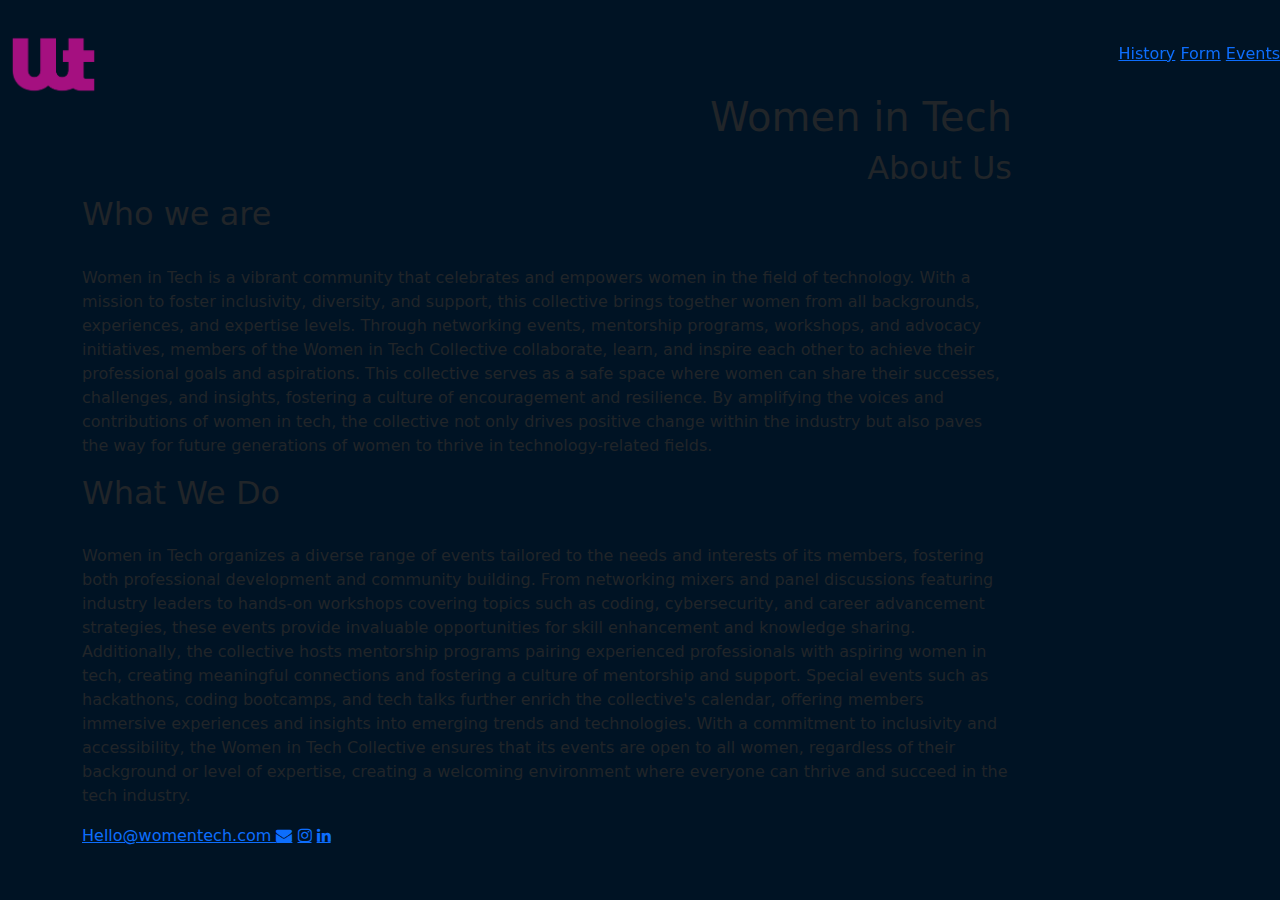
==== index.html @ ea77f732 "Update index.html" ====
<!DOCTYPE html>
<html lang="en">
<head>
    <meta name="viewport" content="width=device-width, initial-scale=1.0">
    <link href="https://cdn.jsdelivr.net/npm/bootstrap@5.3.3/dist/css/bootstrap.min.css" rel="stylesheet" integrity="sha384-QWTKZyjpPEjISv5WaRU9OFeRpok6YctnYmDr5pNlyT2bRjXh0JMhjY6hW+ALEwIH" crossorigin="anonymous">
    <meta charset="UTF-8">
    <meta name="viewport" content="width=device-width, initial-scale=1.0">
    <title>Women in Tech</title>
    <link rel="stylesheet" href="Style/myStyle.css"/>
    <link rel="stylesheet" href="https://cdnjs.cloudflare.com/ajax/libs/font-awesome/4.7.0/css/font-awesome.min.css">
</head>
<body style="background-color: #001324">
	
<div class="container"></div>
    <div class="container">
        <div class="col-1"></div>
        <div class="col-10" >
            <h1 class="white-heading" style="text-align:right; margin-top:10%;">Women in Tech</h1>
            <h2 class="white-subheading" style="text-align:right;">About Us</h2>
        </div>
        <div class="col-1"></div>
    </div>

	<div class="container"></div>
    <div class="container">
        <div class="col-1"></div>
        <div class="col-10" >
            <h2 class="white-subheading" style="text-align:left;">Who we are</h2>
			<br>
			<p class="white-body" style="text-align:left">Women in Tech is a vibrant community that celebrates and empowers women in the field of technology. With a mission to foster inclusivity, diversity, and support, this collective brings together women from all backgrounds, experiences, and expertise levels. Through networking events, mentorship programs, workshops, and advocacy initiatives, members of the Women in Tech Collective collaborate, learn, and inspire each other to achieve their professional goals and aspirations. This collective serves as a safe space where women can share their successes, challenges, and insights, fostering a culture of encouragement and resilience. By amplifying the voices and contributions of women in tech, the collective not only drives positive change within the industry but also paves the way for future generations of women to thrive in technology-related fields.</p>
        </div>
        <div class="col-1"></div>
    </div>
	<div class="container"></div>
    <div class="container">
        <div class="col-1"></div>
        <div class="col-10" >
            <h2 class="white-subheading" style="text-align:left;">What We Do</h2>
			<br>
			<p class="white-body" style="text-align:left">Women in Tech organizes a diverse range of events tailored to the needs and interests of its members, fostering both professional development and community building. From networking mixers and panel discussions featuring industry leaders to hands-on workshops covering topics such as coding, cybersecurity, and career advancement strategies, these events provide invaluable opportunities for skill enhancement and knowledge sharing. Additionally, the collective hosts mentorship programs pairing experienced professionals with aspiring women in tech, creating meaningful connections and fostering a culture of mentorship and support. Special events such as hackathons, coding bootcamps, and tech talks further enrich the collective's calendar, offering members immersive experiences and insights into emerging trends and technologies. With a commitment to inclusivity and accessibility, the Women in Tech Collective ensures that its events are open to all women, regardless of their background or level of expertise, creating a welcoming environment where everyone can thrive and succeed in the tech industry.</p>
        </div>
        <div class="col-1"></div>
    </div>
</div>
	<!-- nav bar -->
	<div class="container">
		<nav class="navbar fixed-top">
			<div class="col-1 col-md-1 col-lg-1">
				<a href="index.html"><img src="Photos/logowt.png" alt="my logo" class="img-fluid"></a>
			</div>
			<div align="right" class="col-10 col-md-8 col-lg-6">
				<p>
					<a class ="white-body pagelink" href="history.html">History</a>
					<a class ="white-body pagelink" href="FormPage.html">Form</a>
					<a class ="white-body pagelink" href="Events.html">Events</a>
				</p>
			</div>
		  </nav>
	</div>
	<!-- footer -->
	<div  class="container footer">
		<!-- Add icon library -->
		
		<div class="col-7" >
		<p class="white-body "> <!-- Add font awesome icons -->
			<a alt="email logo" href="mailto:caitriona.m.brennan@gmail.com">Hello@womentech.com </a><a href="" target="_blank" class="fa fa-envelope"></a>
			<a alt="instagram logo" href="https://www.instagram.com/caitriona.design/" target="_blank" class="fa fa-instagram"></a>
			<a alt="linkedin logo" href="https://www.linkedin.com/in/caitriona-brennan-924135195/" target="_blank" class="fa fa-linkedin"></a>
		</p>
		</div>
	</div>
	</body>
	<script src="JavaScript/gamehistoryscript.js"></script>
	<script src="https://cdn.jsdelivr.net/npm/bootstrap@5.3.3/dist/js/bootstrap.bundle.min.js" integrity="sha384-YvpcrYf0tY3lHB60NNkmXc5s9fDVZLESaAA55NDzOxhy9GkcIdslK1eN7N6jIeHz" crossorigin="anonymous"></script>
	</html>
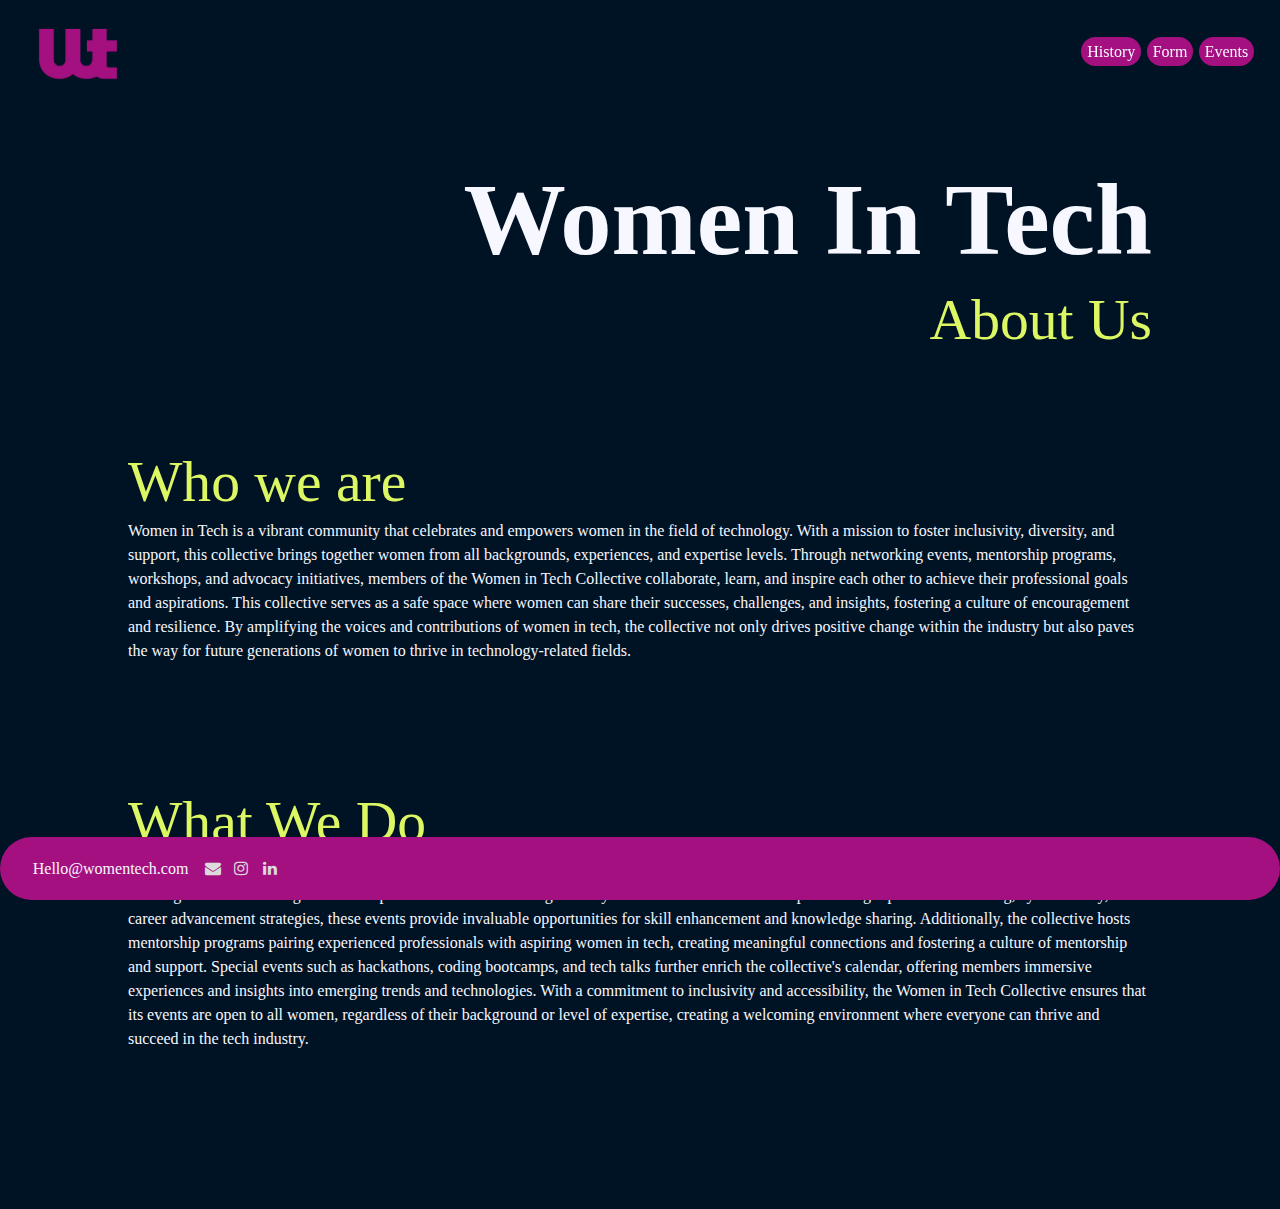
==== commit f96897e3: "Update index.html" ====
--- a/index.html
+++ b/index.html
@@ -9,7 +9,7 @@
     <link rel="stylesheet" href="Style/myStyle.css"/>
     <link rel="stylesheet" href="https://cdnjs.cloudflare.com/ajax/libs/font-awesome/4.7.0/css/font-awesome.min.css">
 </head>
-<body style="background-color: #001324">
+<body style="background-color: #001324; background-image: url('./Photos/bg.png');">
 	
 <div class="container"></div>
     <div class="container">
@@ -57,17 +57,19 @@
 			</div>
 		  </nav>
 	</div>
-	<!-- footer -->
-	<div  class="container footer">
-		<!-- Add icon library -->
-		
-		<div class="col-7" >
-		<p class="white-body "> <!-- Add font awesome icons -->
-			<a alt="email logo" href="mailto:caitriona.m.brennan@gmail.com">Hello@womentech.com </a><a href="" target="_blank" class="fa fa-envelope"></a>
-			<a alt="instagram logo" href="https://www.instagram.com/caitriona.design/" target="_blank" class="fa fa-instagram"></a>
-			<a alt="linkedin logo" href="https://www.linkedin.com/in/caitriona-brennan-924135195/" target="_blank" class="fa fa-linkedin"></a>
-		</p>
-		</div>
+<!-- footer -->
+    <div class="container footer">
+
+            <!-- Add icon library -->
+            
+            <div class="col-7" >
+            <p class="white-body "> <!-- Add font awesome icons -->
+                <a alt="email logo" href="mailto:caitriona.m.brennan@gmail.com">Hello@womentech.com</a><a href="" target="_blank" class="fa fa-envelope"></a>
+                <a alt="instagram logo" href="https://www.instagram.com/caitriona.design/" target="_blank" class="fa fa-instagram"></a>
+                <a alt="linkedin logo" href="https://www.linkedin.com/in/caitriona-brennan-924135195/" target="_blank" class="fa fa-linkedin"></a>
+            </p>
+            </div>
+    </div>
 	</div>
 	</body>
 	<script src="JavaScript/gamehistoryscript.js"></script>
--- a/Style/myStyle.css
+++ b/Style/myStyle.css
@@ -0,0 +1,189 @@
+h1 {
+  text-transform: capitalize;
+  font-size: 15vw;
+  font-family: "MuseoModerno";
+  color: #a51080;
+}
+
+h2 {
+  font-family: "Work Sans";
+  color: #dcf763;
+}
+body {
+  background-color: #f7f7ff;
+  padding-bottom: 6%; 
+  background-image: url('./Photos/bg.png');
+  background-size: cover;
+  background-repeat: no-repeat;
+  background-position: center center; 
+  background-attachment: fixed;
+}
+
+p{
+  margin-top:0.5%;
+  margin-bottom:0.5%;
+}
+
+* {
+  box-sizing: border-box;
+}
+.box {
+  float: left;
+  width: 33.33%;
+  padding: 50px;
+  color: white;
+}
+
+
+
+.container{
+padding:2%;
+max-width: 100%;
+display: flex;
+margin: none;
+height: auto;
+}
+
+
+/* heading text colour and size variations */
+
+.white-heading{
+  text-transform: capitalize;
+  font-size: 8vw;
+  font-family: "MuseoModerno";
+  color:#f7f7ff;
+  font-weight:800;
+  line-height: 80%;
+}
+.white-subheading{
+  padding-top:5%;
+  text-transform: capitalize;
+  font-size: 4.5vw;
+  font-family: "Work Sans";
+  color:#DCF763;
+  font-weight:300;
+  line-height: 0%;
+  text-transform:none;
+}
+
+/* body text colour variations */
+.white-body {
+font-family: "Work Sans";
+color: #f7f7ff;
+font-weight:400;
+}
+.navy-body {
+font-family: "Work Sans";
+color: #001324;
+font-weight:400;
+text-decoration:none;
+}
+/* links */
+a{
+color:#f7f7ff;
+text-decoration:none;
+padding: 1%;
+}
+.pagelink{
+  background-color: #a51080;
+  border-radius: 50px;
+}
+.pagelink:hover {
+  background-color: #DCF763;
+  color:#001324;
+}
+
+/* social media icons */
+.fa {
+font-size: 30px;
+width: 15px;
+padding-right: 15px;
+padding-left: 10px;
+text-align: left;
+text-decoration: none;
+color: rgb(219, 219, 219);
+}
+
+/* button */
+.image-btn{
+  background: none;
+  border: none;
+  padding: 0;
+}
+
+.submitbutton {
+  background-color: #a51080;
+  border-radius: 50px;
+  color: rgb(219, 219, 219);
+  padding: 1% 2%;
+  text-align: center;
+  text-decoration: none;
+  display: inline-block;
+  font-size: 16px;
+  margin: 0px;
+  cursor: pointer;
+  box-shadow:none;
+  border-width: 0px;
+  border-style: none;
+  border-color: none;
+  border-image: none;
+}
+.submitbutton:hover {
+  background-color: #DCF763;
+  color:#001324;
+}
+
+/* navbar */
+.navbar{
+ padding-right:2%;
+ padding-bottom:0%;
+ padding-top:0%;
+ padding-left:2%;
+}
+
+/* footer */
+.footer{
+ position:fixed;
+ width:100%;
+ bottom:0;
+ right:0;
+ padding-right:2%;
+ padding-bottom:1%;
+ padding-top:1%;
+ background-color: #a51080;
+ border-radius: 50px;
+}
+
+@font-face {
+	font-family: 'MuseoModerno';
+	src: url('../Style/Fonts/MuseoModerno-Black.ttf') format('truetype');
+	
+}
+
+@font-face {
+	font-family: 'Work Sans';
+	src: url('../Style/Fonts/WorkSans-Light.ttf') format('truetype');
+}
+
+@media (min-width: 600px) {
+  #story {
+    width: 80%;
+    height: 100%;
+  }
+}
+
+@media (min-width: 900px) {
+  #story {
+    width: 60%;
+    height: 100%;
+  }
+}
+
+@media (min-width: 1200px) {
+  #story {
+    width: 50%;
+    height: 100%;
+  }
+}
+
+
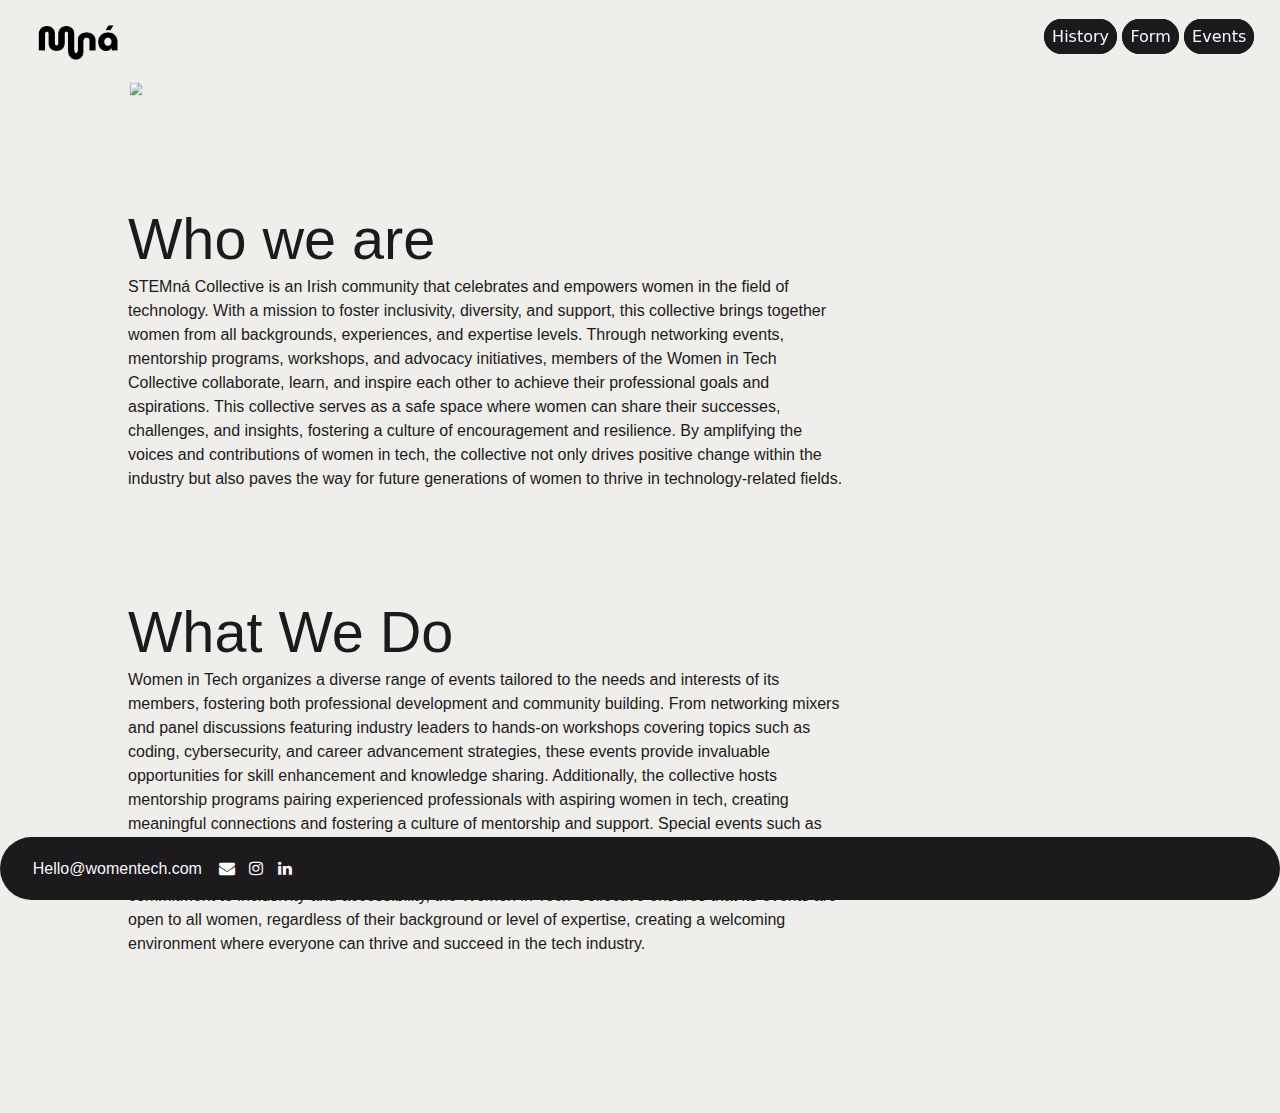
==== commit df216993: "Update nav index.html" ====
--- a/index.html
+++ b/index.html
@@ -5,36 +5,41 @@
     <link href="https://cdn.jsdelivr.net/npm/bootstrap@5.3.3/dist/css/bootstrap.min.css" rel="stylesheet" integrity="sha384-QWTKZyjpPEjISv5WaRU9OFeRpok6YctnYmDr5pNlyT2bRjXh0JMhjY6hW+ALEwIH" crossorigin="anonymous">
     <meta charset="UTF-8">
     <meta name="viewport" content="width=device-width, initial-scale=1.0">
-    <title>Women in Tech</title>
+    <title>STEMná</title>
+    <link rel="icon" href="./Photos/favicon.png" type="image/png">
     <link rel="stylesheet" href="Style/myStyle.css"/>
+    <link rel="stylesheet" href="https://use.typekit.net/hwj4tpx.css">
     <link rel="stylesheet" href="https://cdnjs.cloudflare.com/ajax/libs/font-awesome/4.7.0/css/font-awesome.min.css">
 </head>
-<body style="background-color: #001324; background-image: url('./Photos/bg.png');">
-	
+<body style="background-color: #EFEEEB; ">
+
+    
+
 <div class="container"></div>
     <div class="container">
+        <img class="image1" src="./Photos/greenshort.png" style="scale: 70%;" alt="">
         <div class="col-1"></div>
         <div class="col-10" >
-            <h1 class="white-heading" style="text-align:right; margin-top:10%;">Women in Tech</h1>
-            <h2 class="white-subheading" style="text-align:right;">About Us</h2>
-        </div>
-        <div class="col-1"></div>
-    </div>
-
-	<div class="container"></div>
-    <div class="container">
-        <div class="col-1"></div>
-        <div class="col-10" >
-            <h2 class="white-subheading" style="text-align:left;">Who we are</h2>
-			<br>
-			<p class="white-body" style="text-align:left">Women in Tech is a vibrant community that celebrates and empowers women in the field of technology. With a mission to foster inclusivity, diversity, and support, this collective brings together women from all backgrounds, experiences, and expertise levels. Through networking events, mentorship programs, workshops, and advocacy initiatives, members of the Women in Tech Collective collaborate, learn, and inspire each other to achieve their professional goals and aspirations. This collective serves as a safe space where women can share their successes, challenges, and insights, fostering a culture of encouragement and resilience. By amplifying the voices and contributions of women in tech, the collective not only drives positive change within the industry but also paves the way for future generations of women to thrive in technology-related fields.</p>
+        <img class="title" src="./Photos/stemna.png">
         </div>
         <div class="col-1"></div>
     </div>
 	<div class="container"></div>
     <div class="container">
+	<img class="image3" src="./Photos/pinkcode.png" style="scale: 25%;" alt="">
         <div class="col-1"></div>
-        <div class="col-10" >
+        <div class="col-md-7 col-sm-10" >
+            <h2 class="white-subheading" style="text-align:left;">Who we are</h2>
+			<br>
+			<p class="white-body" style="text-align:left">STEMná Collective is an Irish community that celebrates and empowers women in the field of technology. With a mission to foster inclusivity, diversity, and support, this collective brings together women from all backgrounds, experiences, and expertise levels. Through networking events, mentorship programs, workshops, and advocacy initiatives, members of the Women in Tech Collective collaborate, learn, and inspire each other to achieve their professional goals and aspirations. This collective serves as a safe space where women can share their successes, challenges, and insights, fostering a culture of encouragement and resilience. By amplifying the voices and contributions of women in tech, the collective not only drives positive change within the industry but also paves the way for future generations of women to thrive in technology-related fields.</p>
+        </div>
+        <div class="col-1"></div>
+    </div>
+	<div class="container"></div>
+    <div class="container">
+        <img class="image2" style="scale:60%" src="./Photos/bluelong.png" alt="">
+        <div class="col-1"></div>
+        <div class="col-md-7 col-sm-10" >
             <h2 class="white-subheading" style="text-align:left;">What We Do</h2>
 			<br>
 			<p class="white-body" style="text-align:left">Women in Tech organizes a diverse range of events tailored to the needs and interests of its members, fostering both professional development and community building. From networking mixers and panel discussions featuring industry leaders to hands-on workshops covering topics such as coding, cybersecurity, and career advancement strategies, these events provide invaluable opportunities for skill enhancement and knowledge sharing. Additionally, the collective hosts mentorship programs pairing experienced professionals with aspiring women in tech, creating meaningful connections and fostering a culture of mentorship and support. Special events such as hackathons, coding bootcamps, and tech talks further enrich the collective's calendar, offering members immersive experiences and insights into emerging trends and technologies. With a commitment to inclusivity and accessibility, the Women in Tech Collective ensures that its events are open to all women, regardless of their background or level of expertise, creating a welcoming environment where everyone can thrive and succeed in the tech industry.</p>
@@ -42,21 +47,57 @@
         <div class="col-1"></div>
     </div>
 </div>
-	<!-- nav bar -->
+
+<!-- nav bar -->
 	<div class="container">
-		<nav class="navbar fixed-top">
-			<div class="col-1 col-md-1 col-lg-1">
-				<a href="index.html"><img src="Photos/logowt.png" alt="my logo" class="img-fluid"></a>
-			</div>
-			<div align="right" class="col-10 col-md-8 col-lg-6">
-				<p>
-					<a class ="white-body pagelink" href="history.html">History</a>
-					<a class ="white-body pagelink" href="FormPage.html">Form</a>
-					<a class ="white-body pagelink" href="Events.html">Events</a>
-				</p>
-			</div>
-		  </nav>
-	</div>
+        <nav class="navbar fixed-top">
+            <!-- Burger menu icon, visible only on small screens -->
+            <a data-bs-toggle="offcanvas" href="#offcanvasExample" role="button" aria-controls="offcanvasExample" class="d-md-none">
+                <img src="Photos/burger.png" alt="" width="25%" height="auto">
+            </a>
+            
+            <!-- Regular navbar links, hidden on small screens -->
+            <div class="d-none d-md-flex align-items-center justify-content-between w-100">
+                <div class="col-1 col-md-1 col-lg-1">
+                    <a href="index.html"><img src="Photos/logowt.png" alt="my logo" class="img-fluid" style="scale:80%; padding-top:5%"></a>
+                </div>
+                <div align="right" class="col-10 col-md-8 col-lg-6">
+                    <p>
+                        <a class="pagelink" href="history.html">History</a>
+                        <a class="pagelink" href="FormPage.html">Form</a>
+                        <a class="pagelink" href="Events.html">Events</a>
+                    </p>
+                </div>
+            </div>
+            
+            <!-- Offcanvas menu for small screens -->
+            <div class="offcanvas offcanvas-start" tabindex="-1" id="offcanvasExample" aria-labelledby="offcanvasExampleLabel">
+                <div class="offcanvas-header">
+                    <a data-bs-toggle="offcanvas" href="#offcanvasExample" role="button" aria-controls="offcanvasExample" aria-label="Close">
+                        <img src="Photos/x.png" alt="" width="25%" height="auto">
+                    </a>
+                </div>
+                <div class="offcanvas-body">
+                    <div style="margin-top:3%;" class="col-10 col-md-8 col-lg-6">
+                        <p class="mb-3">
+                            <a class="pagelink-menu" href="history.html">History</a>
+                        </p>
+                    </div>
+                    <div style="margin-top:3%;" class="col-10 col-md-8 col-lg-6">
+                        <p class="mb-3">
+                            <a class="pagelink-menu" href="FormPage.html">Form</a>
+                        </p>
+                    </div>
+                    <div style="margin-top:3%;" class="col-10 col-md-8 col-lg-6">
+                        <p class="mb-3">
+                            <a class="pagelink-menu" href="Events.html">Events</a>
+                        </p>
+                    </div>
+                </div>
+            </div>
+        </nav>
+    </div>
+    
 <!-- footer -->
     <div class="container footer">
 
--- a/Style/myStyle.css
+++ b/Style/myStyle.css
@@ -2,39 +2,25 @@
   text-transform: capitalize;
   font-size: 15vw;
   font-family: "MuseoModerno";
-  color: #a51080;
+  color: #1C1A1C;
 }
 
 h2 {
-  font-family: "Work Sans";
-  color: #dcf763;
+  font-family: "calling-code", sans-serif;
+  font-weight: 400;
+  font-style: normal;
+  color: #1C1A1C;
 }
 body {
-  background-color: #f7f7ff;
+  background-color: #EFEEEB;
   padding-bottom: 6%; 
-  background-image: url('./Photos/bg.png');
-  background-size: cover;
-  background-repeat: no-repeat;
-  background-position: center center; 
-  background-attachment: fixed;
+  overflow-x: hidden; 
 }
 
 p{
   margin-top:0.5%;
   margin-bottom:0.5%;
 }
-
-* {
-  box-sizing: border-box;
-}
-.box {
-  float: left;
-  width: 33.33%;
-  padding: 50px;
-  color: white;
-}
-
-
 
 .container{
 padding:2%;
@@ -42,6 +28,7 @@
 display: flex;
 margin: none;
 height: auto;
+position: relative;
 }
 
 
@@ -51,16 +38,18 @@
   text-transform: capitalize;
   font-size: 8vw;
   font-family: "MuseoModerno";
-  color:#f7f7ff;
+  color:#1C1A1C;
   font-weight:800;
-  line-height: 80%;
+  line-height: 100%;
 }
 .white-subheading{
   padding-top:5%;
   text-transform: capitalize;
   font-size: 4.5vw;
-  font-family: "Work Sans";
-  color:#DCF763;
+  font-family: "calling-code", sans-serif;
+  font-weight: 400;
+  font-style: normal;
+  color:#1C1A1C;
   font-weight:300;
   line-height: 0%;
   text-transform:none;
@@ -68,16 +57,13 @@
 
 /* body text colour variations */
 .white-body {
-font-family: "Work Sans";
-color: #f7f7ff;
+  font-family: "calling-code", sans-serif;
+  font-weight: 400;
+  font-style: normal;
+color: #1C1A1C;
 font-weight:400;
 }
-.navy-body {
-font-family: "Work Sans";
-color: #001324;
-font-weight:400;
-text-decoration:none;
-}
+
 /* links */
 a{
 color:#f7f7ff;
@@ -85,12 +71,22 @@
 padding: 1%;
 }
 .pagelink{
-  background-color: #a51080;
+  background-color: #1C1A1C;
   border-radius: 50px;
-}
+  margin-top: 5%;
+  border-width: 2px;
+  border-style:solid;
+  border-color: #1C1A1C;
+  border-image: none;
+}
+
 .pagelink:hover {
-  background-color: #DCF763;
-  color:#001324;
+  background-color: #ffffff;
+  color:#1C1A1C;
+  border-width: 2px;
+  border-style:solid;
+  border-color: #1C1A1C;
+  border-image: none;
 }
 
 /* social media icons */
@@ -101,21 +97,15 @@
 padding-left: 10px;
 text-align: left;
 text-decoration: none;
-color: rgb(219, 219, 219);
+color: rgb(255, 255, 255);
 }
 
 /* button */
-.image-btn{
-  background: none;
-  border: none;
-  padding: 0;
-}
 
 .submitbutton {
-  background-color: #a51080;
+  background-color: #1C1A1C;
   border-radius: 50px;
-  color: rgb(219, 219, 219);
-  padding: 1% 2%;
+  color: rgb(255, 255, 255);
   text-align: center;
   text-decoration: none;
   display: inline-block;
@@ -123,14 +113,16 @@
   margin: 0px;
   cursor: pointer;
   box-shadow:none;
-  border-width: 0px;
-  border-style: none;
-  border-color: none;
+  border-width: 2px;
+  border-style:solid;
+  border-color: #1C1A1C;
   border-image: none;
 }
 .submitbutton:hover {
-  background-color: #DCF763;
-  color:#001324;
+  background-color: #ffffff;
+  color:#1C1A1C;
+  border-width: 2px;
+  border-color:#1C1A1C;
 }
 
 /* navbar */
@@ -150,39 +142,87 @@
  padding-right:2%;
  padding-bottom:1%;
  padding-top:1%;
- background-color: #a51080;
+ background-color: #1C1A1C;
  border-radius: 50px;
-}
-
-@font-face {
-	font-family: 'MuseoModerno';
-	src: url('../Style/Fonts/MuseoModerno-Black.ttf') format('truetype');
-	
-}
-
-@font-face {
-	font-family: 'Work Sans';
-	src: url('../Style/Fonts/WorkSans-Light.ttf') format('truetype');
-}
+ z-index: 1000;
+}
+
+
+.image1 {
+  position: absolute; /* or position: fixed; */
+  z-index: -1; /* This places the image behind other content */
+  top: 0; /* Adjust this according to your layout */
+  left: -40%;
+  width: 100%; /* Ensure the image covers the entire width */
+  height: auto; /* Maintain aspect ratio */
+  opacity: 0.75;
+}
+.image2 {
+  position: absolute; /* or position: fixed; */
+  z-index: -1; /* This places the image behind other content */
+  top: 0; /* Adjust this according to your layout */
+  right: -55%;
+  width: 100%; /* Ensure the image covers the entire width */
+  height: auto; /* Maintain aspect ratio */
+  opacity: 0.75;
+}
+.image3 {
+  position: absolute; /* or position: fixed; */
+  z-index: -1; /* This places the image behind other content */
+  top: -200%; /* Adjust this according to your layout */
+  left: 30%;
+  width: 100%; /* Ensure the image covers the entire width */
+  height: auto; /* Maintain aspect ratio */
+  opacity: 0.75;
+}
+.image4 {
+  position: absolute; /* or position: fixed; */
+  z-index: -1; /* This places the image behind other content */
+  top: -280%; /* Adjust this according to your layout */
+  right: 10%;
+  width: 100%; /* Ensure the image covers the entire width */
+  height: auto; /* Maintain aspect ratio */
+  opacity: 0.75;
+}
+.image5 {
+  position: absolute; /* or position: fixed; */
+  z-index: -1; /* This places the image behind other content */
+  top: -2500%; /* Adjust this according to your layout */
+  left: 40%;
+  width: 100%; /* Ensure the image covers the entire width */
+  height: auto; /* Maintain aspect ratio */
+  transform: rotate(-15deg);
+  opacity: 0.75;
+}
+
+.title {
+  top: 0%; /* Adjust this according to your layout */
+  left: 40%;
+  width: 100%; /* Ensure the image covers the entire width */
+  height: auto; /* Maintain aspect ratio */
+  scale: 80%;
+}
+
+
 
 @media (min-width: 600px) {
   #story {
     width: 80%;
-    height: 100%;
+    height: 200%;
   }
 }
 
 @media (min-width: 900px) {
   #story {
     width: 60%;
-    height: 100%;
+    height: 200%;
   }
 }
 
 @media (min-width: 1200px) {
   #story {
     width: 50%;
-    height: 100%;
+    height: 200%;
   }
 }
 
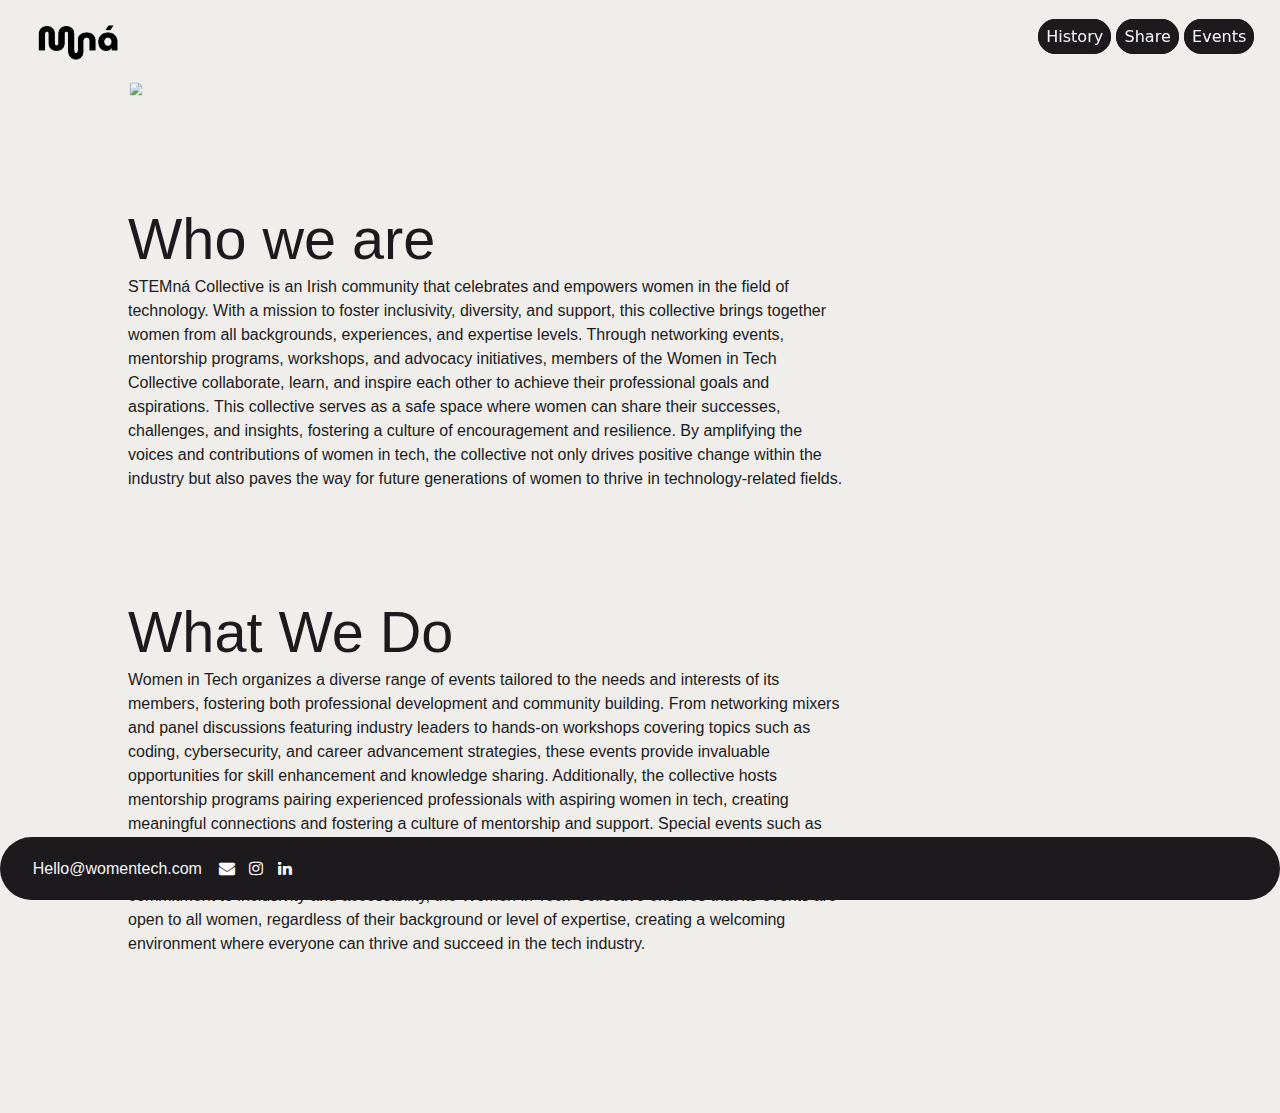
==== commit d1e6000e: "share index.html" ====
--- a/index.html
+++ b/index.html
@@ -17,7 +17,7 @@
 
 <div class="container"></div>
     <div class="container">
-        <img class="image1" src="./Photos/greenshort.png" style="scale: 70%;" alt="">
+        <img class="image1 rotate" src="./Photos/greenshort.png" style="scale: 70%;" alt="">
         <div class="col-1"></div>
         <div class="col-10" >
         <img class="title" src="./Photos/stemna.png">
@@ -64,7 +64,7 @@
                 <div align="right" class="col-10 col-md-8 col-lg-6">
                     <p>
                         <a class="pagelink" href="history.html">History</a>
-                        <a class="pagelink" href="FormPage.html">Form</a>
+                        <a class="pagelink" href="FormPage.html">Share</a>
                         <a class="pagelink" href="Events.html">Events</a>
                     </p>
                 </div>
@@ -78,17 +78,17 @@
                     </a>
                 </div>
                 <div class="offcanvas-body">
-                    <div style="margin-top:3%;" class="col-10 col-md-8 col-lg-6">
+                    <div style="margin-top:10%;" class="col-10 col-md-8 col-lg-6">
                         <p class="mb-3">
                             <a class="pagelink-menu" href="history.html">History</a>
                         </p>
                     </div>
-                    <div style="margin-top:3%;" class="col-10 col-md-8 col-lg-6">
+                    <div style="margin-top:10%;" class="col-10 col-md-8 col-lg-6">
                         <p class="mb-3">
-                            <a class="pagelink-menu" href="FormPage.html">Form</a>
+                            <a class="pagelink-menu" href="FormPage.html">Share</a>
                         </p>
                     </div>
-                    <div style="margin-top:3%;" class="col-10 col-md-8 col-lg-6">
+                    <div style="margin-top:10%;" class="col-10 col-md-8 col-lg-6">
                         <p class="mb-3">
                             <a class="pagelink-menu" href="Events.html">Events</a>
                         </p>
--- a/Style/myStyle.css
+++ b/Style/myStyle.css
@@ -87,6 +87,29 @@
   border-style:solid;
   border-color: #1C1A1C;
   border-image: none;
+}
+
+.pagelink-menu{
+  padding: 3%;
+  background-color: #1C1A1C;
+  border-radius: 50px;
+  margin-top: 5%;
+  border-width:5px;
+  border-style:solid;
+  border-color: #1C1A1C;
+  border-image: none;
+  font-size:200%;
+}
+
+.pagelink-menu:hover {
+  padding: 3%;
+  background-color: #ffffff;
+  color:#1C1A1C;
+  border-width: 5px;
+  border-style:solid;
+  border-color: #1C1A1C;
+  border-image: none;
+  font-size:200%;
 }
 
 /* social media icons */
@@ -203,6 +226,9 @@
   scale: 80%;
 }
 
+.rotate {
+  transition: transform 0.1s ease-in-out;
+}
 
 
 @media (min-width: 600px) {
